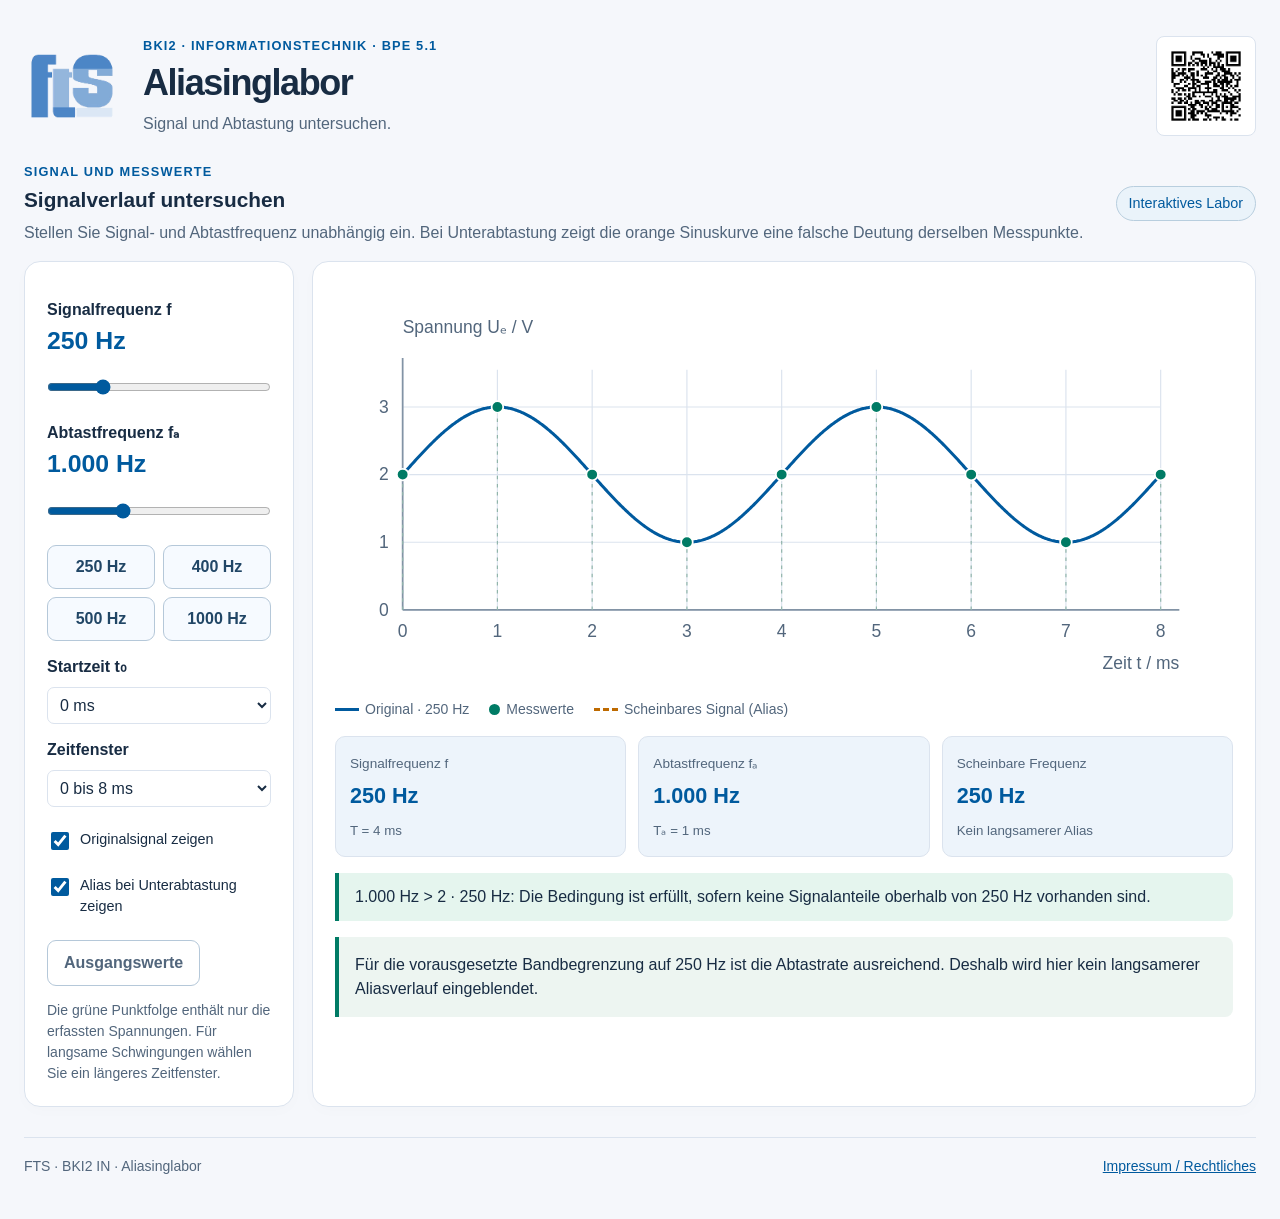
==== labor.html @ 4dc90525 "Add isolated aliasing laboratory for classroom use" ====
<!doctype html>
<html lang="de"><head><meta charset="utf-8"><meta name="viewport" content="width=device-width,initial-scale=1"><title>Aliasinglabor · BKI2 IN</title><link rel="icon" href="FTS_logo.png"><link rel="stylesheet" href="style.css"><link rel="stylesheet" href="sampling.css"><script src="model.js" defer></script><script src="labor.js" defer></script></head>
<body><a class="skip-link" href="#main">Zum Inhalt</a><div class="wrap"><header class="masthead"><img class="logo" src="FTS_logo.png" alt="Staatliche Feintechnikschule" width="95" height="76"><div class="heading"><span class="eyebrow">BKI2 · INFORMATIONSTECHNIK · BPE 5.1</span><h1>Aliasinglabor</h1><p>Signal und Abtastung untersuchen.</p></div><a class="qr-area" href="QR_Labor.png" aria-label="QR-Code zur Homepage öffnen"><img src="QR_Labor.png" alt="QR-Code zu dieser Homepage" width="110" height="110"></a></header><main id="main"><noscript><p class="card">Bitte JavaScript für das Labor aktivieren.</p></noscript><section id="lab" class="panel" aria-labelledby="lab-title"><div class="section-head"><div><span class="eyebrow">SIGNAL UND MESSWERTE</span><h2 id="lab-title">Signalverlauf untersuchen</h2><p>Stellen Sie Signal- und Abtastfrequenz unabhängig ein. Bei Unterabtastung zeigt die orange Sinuskurve eine falsche Deutung derselben Messpunkte.</p></div><span class="badge">Interaktives Labor</span></div>
<div class="lab-layout"><div class="card controls"><label for="frequency">Signalfrequenz f <output id="frequency-output"></output></label><input id="frequency" type="range" min="25" max="1000" step="25" value="250"><label for="rate">Abtastfrequenz fₐ <output id="rate-output"></output></label><input id="rate" type="range" min="25" max="3000" step="25" value="1000"><div class="presets"><button data-rate="250">250 Hz</button><button data-rate="400">400 Hz</button><button data-rate="500">500 Hz</button><button data-rate="1000">1000 Hz</button></div><label for="offset">Startzeit t₀</label><select id="offset"><option value="0">0 ms</option><option value="0.5">0,5 ms</option><option value="1">1 ms</option></select><label for="window">Zeitfenster</label><select id="window"><option value="8">0 bis 8 ms</option><option value="20">0 bis 20 ms</option><option value="50">0 bis 50 ms</option><option value="100">0 bis 100 ms</option></select><label class="check"><input id="lab-original" type="checkbox" checked>Originalsignal zeigen</label><label class="check"><input id="show-alias" type="checkbox" checked>Alias bei Unterabtastung zeigen</label><button id="lab-reset" class="quiet">Ausgangswerte</button><p class="small">Die grüne Punktfolge enthält nur die erfassten Spannungen. Für langsame Schwingungen wählen Sie ein längeres Zeitfenster.</p></div><div class="card"><div id="lab-chart" class="chart-frame"></div><div class="legend"><span><i class="line-key"></i><span id="original-label">Original · 250 Hz</span></span><span><i class="dot-key"></i>Messwerte</span><span><i class="alias-key"></i>Scheinbares Signal (Alias)</span></div><div id="lab-results" class="results compact"></div><p id="lab-status" class="event" role="status" aria-live="polite"></p><p id="alias-status" class="answer" hidden></p></div></div>
</section></main><footer><span>FTS · BKI2 IN · Aliasinglabor</span><a href="impressum-labor.html">Impressum / Rechtliches</a></footer></div></body></html>
---- style.css ----
:root{--bg:#f5f7fb;--card:#fff;--text:#182c43;--muted:#52667c;--border:#dbe3ee;--accent:#005a9e;--high:#007b65;--low:#8695a7;--soft:#e9f2fb;--q1:#007b65;--q2:#2262b8;--q3:#8b3fb0}
button:disabled{opacity:.5;cursor:not-allowed}
.qr-area{flex-shrink:0}.qr-area img{display:block;width:110px;height:110px;object-fit:contain;background:white;padding:6px;border:1px solid var(--border);border-radius:8px}
*{box-sizing:border-box}body{margin:0;background:var(--bg);color:var(--text);font:16px/1.5 'Segoe UI',Arial,sans-serif}.wrap{max-width:1440px;margin:auto;padding:24px}h1,h2,h3,p{margin:0}h1{font-size:2.25rem;line-height:1.2;letter-spacing:-.04em}h2{font-size:1.3rem;line-height:1.3}p{margin-top:8px}.masthead{display:flex;align-items:center;gap:24px;padding:12px 0 26px}.logo{object-fit:contain;width:95px;height:76px}.heading{flex:1}.heading p{color:var(--muted)}.eyebrow{display:block;color:var(--accent);font-size:.8rem;letter-spacing:.09em;font-weight:700;margin-bottom:5px}.qr-placeholder{width:88px;height:88px;border:2px dashed #94a8ba;border-radius:12px;display:grid;place-content:center;text-align:center;color:var(--muted);background:white}.qr-placeholder span{font-size:1.55rem;font-weight:700}.qr-placeholder small{font-size:.75rem}.tabs{display:flex;gap:6px;border-bottom:1px solid var(--border);margin-bottom:24px}.tab{background:transparent;border:0;border-bottom:3px solid transparent;border-radius:0;padding:13px 22px;color:var(--muted)}.tab.selected{color:var(--accent);border-color:var(--accent);background:#e9f2fb}.section-head{display:flex;justify-content:space-between;align-items:center;gap:16px;margin-bottom:16px}.section-head p{color:var(--muted)}.badge{border:1px solid #b8cede;background:#eaf3fa;padding:6px 12px;border-radius:999px;white-space:nowrap;font-size:.9rem;color:var(--accent)}.variant-grid{display:grid;grid-template-columns:repeat(4,1fr);gap:12px}.variant{background:white;text-align:left;padding:16px;border:2px solid var(--border);border-radius:14px;position:relative;color:var(--text);box-shadow:0 3px 10px #18344b04}.variant.selected{border-color:var(--accent);background:var(--soft)}.variant small{display:block;color:var(--muted);font-size:.875rem;margin:4px 0}.variant strong{font-size:1.1rem}.variant .reading{display:flex;align-items:baseline;gap:10px;font-family:Consolas,monospace;margin-top:9px}.variant .reading b{font-size:1.65rem}.variant .reading span{color:var(--muted)}.over{text-decoration:overline}.toolbar{display:flex;align-items:center;gap:10px;flex-wrap:wrap;background:#fff;border:1px solid var(--border);border-radius:14px;padding:14px;margin:16px 0}button,select{font:inherit}button{padding:10px 16px;border:1px solid #b5c8d9;border-radius:9px;background:#f6faff;color:#214666;cursor:pointer;font-weight:600;min-height:44px}button:hover{background:#dfeef9}button:focus-visible,select:focus-visible,input:focus-visible,summary:focus-visible,a:focus-visible{outline:3px solid #dc8a00;outline-offset:3px}button.primary{background:var(--accent);border-color:var(--accent);color:white}button.primary:hover{background:#004678}button[aria-pressed=true]:not(.tab):not(.variant){background:#dcf4ed;border-color:var(--high);color:#005a48}.quiet{background:white;color:var(--muted)}select{padding:8px;border:1px solid var(--border);border-radius:7px;background:white;color:var(--text)}.speed{display:flex;align-items:center;gap:8px;font-size:.9rem}.clock-pill{margin-left:auto;padding:6px 14px;border-radius:8px;background:#f0f4f9}.clock-pill b{font-size:1.3rem;margin-left:10px}.card{padding:22px;border-radius:16px;border:1px solid var(--border);background:var(--card);box-shadow:0 4px 15px #15374f04;margin:16px 0}.value{display:flex;align-items:baseline;gap:14px;white-space:nowrap}.value .binary{font:700 2rem Consolas,monospace;letter-spacing:.13em}.value .decimal{color:var(--accent);font-size:1.8rem;font-weight:700}.value small{color:var(--muted);font-size:.8rem}.diagram-scroll{overflow-x:auto}.circuit{display:block;width:100%;min-width:650px;max-height:245px}.circuit text{font-family:'Segoe UI',Arial,sans-serif;font-size:17px;fill:var(--text)}.circuit .wire{fill:none;stroke-width:3;stroke-linejoin:round}.circuit .box{fill:#f7fafc;stroke:#315777;stroke-width:1.6}.circuit .small-label{font-size:14px;fill:var(--muted)}.legend{display:flex;gap:20px;flex-wrap:wrap;color:var(--muted);font-size:.875rem;margin:8px 0}.legend span{display:flex;align-items:center;gap:6px}.swatch{width:10px;height:10px;border-radius:50%;display:inline-block}.swatch.high{background:var(--high)}.swatch.low{background:var(--low)}.event{padding:12px 16px;background:#edf5fc;border-left:4px solid var(--accent);border-radius:0 8px 8px 0;min-height:48px}.chain{display:flex;gap:8px;flex-wrap:wrap;margin-top:10px}.chain span{font-size:.9rem;padding:4px 10px;border:1px solid var(--border);border-radius:6px}.small{font-size:.875rem;color:var(--muted)}.check{display:flex;gap:8px;align-items:center;font-size:.9rem}input[type=checkbox],input[type=radio]{width:18px;height:18px;accent-color:var(--accent)}.wave-scroll{overflow-x:auto;margin-top:14px}.wave{display:block;width:100%;min-width:640px}.wave text{font:14px 'Segoe UI',Arial,sans-serif;fill:var(--muted)}.wave-title{font-size:1rem;margin-top:14px}.wave path{stroke-linejoin:round;fill:none;stroke-width:2.4}.sequence-row{display:flex;gap:18px;align-items:center;border-top:1px solid var(--border);padding-top:12px;margin-top:8px}.sequence{display:flex;gap:7px;flex-wrap:wrap;font:600 1rem Consolas,monospace}.sequence span{background:#edf3f8;min-width:28px;padding:4px 8px;text-align:center;border-radius:5px}.sequence span:last-child{background:var(--accent);color:white}.explanation summary{cursor:pointer;font-weight:700}.explanation p{max-width:1000px;margin-top:15px}table{width:100%;border-collapse:collapse;margin-top:20px}caption{text-align:left;font-weight:600;padding-bottom:8px}th,td{text-align:left;border:1px solid var(--border);padding:10px}th{background:#edf4fb}.reset-settings{display:flex;align-items:center;gap:32px;flex-wrap:wrap}fieldset{border:0;margin:0;padding:0}legend{font-weight:700;margin-bottom:8px}fieldset label{margin-right:20px;display:inline-flex;align-items:center;gap:6px}.tryout li{margin:8px 0}footer{display:flex;gap:20px;justify-content:space-between;flex-wrap:wrap;border-top:1px solid var(--border);margin-top:30px;padding:18px 0;color:var(--muted);font-size:.875rem}a{color:var(--accent)}[hidden]{display:none!important}@media(max-width:900px){.variant-grid{grid-template-columns:repeat(2,1fr)}.wrap{padding:16px}.section-head{align-items:flex-start}.clock-pill{margin-left:0}.card{padding:16px}}@media(max-width:540px){h1{font-size:1.75rem}.masthead{gap:12px}.logo{width:60px;height:60px}.qr-placeholder{width:64px;height:72px;flex-shrink:0}.heading p{font-size:.875rem}.eyebrow{font-size:.75rem}.tab{font-size:.875rem;padding:12px 9px;flex:1}.section-head{flex-wrap:wrap}.variant{padding:12px}.variant strong{font-size:1rem}.value .binary{font-size:1.6rem}.toolbar button{flex-grow:1}.badge{font-size:.8rem}.sequence-row{align-items:flex-start}.reset-settings{gap:12px}}@media(prefers-reduced-motion:reduce){*{scroll-behavior:auto!important}}@media print{.toolbar,.tabs,.qr-placeholder,footer,.explanation{display:none}.card{break-inside:avoid;box-shadow:none}.wrap{max-width:none;padding:0}body{background:white}}
---- sampling.css ----
.wrap{max-width:1280px}.tabs{flex-wrap:wrap}.tab{padding:13px 18px}.protocol{display:grid;grid-template-columns:repeat(3,1fr);gap:16px}.protocol>div{background:var(--soft);border:1px solid var(--border);border-radius:12px;padding:16px;text-align:center}.protocol small{display:block;color:var(--muted)}.protocol strong{display:block;font-size:2rem;color:var(--accent)}.chart-frame{overflow-x:auto;margin:18px 0}.plot{display:block;width:100%;min-width:650px;height:auto;max-height:410px}.plot text{font:15px 'Segoe UI',Arial,sans-serif;fill:var(--muted)}.plot .grid{stroke:#dbe3ee;stroke-width:1}.plot .axis{stroke:#8293a5;stroke-width:1.5}.plot .signal{stroke:#005a9e;stroke-width:2.6;fill:none}.plot .alias{stroke:#be6a00;stroke-width:3;stroke-dasharray:8 5;fill:none}.plot .stem{stroke:#91b5aa;stroke-width:1;stroke-dasharray:3 4}.plot .sample{fill:#007b65;stroke:white;stroke-width:1.5}.plot .cursor{stroke:#a36500;stroke-width:1.5;stroke-dasharray:4 4}.actions{display:flex;flex-wrap:wrap;gap:10px;margin:16px 0}.answer{padding:16px;background:#edf5f1;border-left:4px solid #007b65;border-radius:0 8px 8px 0;margin-top:16px}.answer button{margin-top:16px}.variants{display:grid;grid-template-columns:repeat(3,minmax(0,1fr));gap:12px}.variant{min-width:0}.variant small{font-size:.82rem}.results{display:grid;grid-template-columns:repeat(4,minmax(0,1fr));gap:12px;margin:16px 0}.result{background:#edf4fb;border:1px solid var(--border);padding:14px;border-radius:10px;min-width:0}.result span{color:var(--muted);font-size:.85rem}.result b{display:block;color:var(--accent);font-size:1.35rem;margin:5px 0;overflow-wrap:anywhere}.result small{color:var(--muted)}.results.compact{grid-template-columns:repeat(3,minmax(0,1fr))}.table-scroll{overflow:auto}.table-scroll table{white-space:nowrap;margin-top:10px}caption{white-space:normal}.two-col{display:grid;grid-template-columns:1fr 1fr;gap:18px}.two-col>.card{min-width:0}.lab-layout{display:grid;grid-template-columns:270px minmax(0,1fr);gap:18px}.lab-layout>.card{margin:0;min-width:0}.controls>label{display:block;font-weight:600;margin:14px 0 8px}.controls output{display:block;font-size:1.55rem;color:var(--accent)}.controls input[type=range]{width:100%;accent-color:var(--accent);margin:12px 0}.controls select{width:100%}.controls .check{display:flex;font-weight:400;margin:22px 0;align-items:flex-start}.check input{flex-shrink:0}.presets{display:grid;grid-template-columns:1fr 1fr;gap:8px;margin:14px 0}.presets button{padding:8px}.card h3{font-size:1.1rem}.card ol{padding-left:24px}.card li{margin:10px 0}.card summary{font-weight:650;cursor:pointer}.card details{margin-top:16px}.line-key{width:24px;border-top:3px solid #005a9e;display:inline-block}.alias-key{width:24px;border-top:3px dashed #be6a00;display:inline-block}.dot-key{display:inline-block;width:11px;height:11px;border-radius:50%;background:#007b65}.formula{font-size:2.4rem;font-weight:700;color:var(--accent);text-align:center;padding:20px;background:var(--soft);border-radius:10px;margin-top:20px}.choices{margin-top:18px}.choices label{display:inline-flex;gap:8px;align-items:center;margin:8px 22px 8px 0}.small{margin-top:14px}.skip-link{position:absolute;top:-80px;left:10px;background:white;padding:12px;z-index:10}.skip-link:focus{top:10px}.qr-area img{width:100px;height:100px}.event.good{border-color:#007b65;background:#e5f5ee}.event.caution{border-color:#aa6500;background:#fff3df}
@media(max-width:900px){.lab-layout,.two-col{grid-template-columns:1fr}.two-col{gap:0}.results{grid-template-columns:repeat(2,minmax(0,1fr))}.controls input[type=range]{max-width:550px}.presets{grid-template-columns:repeat(4,1fr)}.controls select{max-width:300px}.tab{flex:1;padding:12px 8px}}
@media(max-width:540px){.wrap{padding:12px}.masthead{flex-wrap:wrap;gap:12px}.heading{min-width:190px}.qr-area{margin-left:auto}.qr-area img{width:70px;height:70px}.tabs{display:grid;grid-template-columns:1fr 1fr}.tab{text-align:left}.variants{grid-template-columns:1fr}.variant small{display:inline;margin-left:10px}.variant strong{font-size:1rem}.protocol{gap:8px}.protocol>div{padding:10px}.protocol strong{font-size:1.6rem}.chart-frame:before{content:'↔ Diagramm seitlich verschieben';display:block;position:sticky;left:0;color:var(--muted);font-size:.8rem;margin-bottom:10px}.table-scroll:before{content:'↔ Tabelle seitlich verschieben';display:block;position:sticky;left:0;color:var(--muted);font-size:.8rem}.plot{min-width:650px}.card{padding:14px}.toolbar{align-items:flex-start}.toolbar select{width:100%}.actions button{flex:1 1 140px}.results.compact{grid-template-columns:1fr}.result b{font-size:1.2rem}.badge{font-size:.8rem}.presets{grid-template-columns:1fr 1fr}}
@media print{.tabs,.toolbar,.actions,.controls,.qr-area{display:none}.panel[hidden]{display:block!important}.two-col,.lab-layout{display:block}.plot{min-width:0}.card{box-shadow:none}}
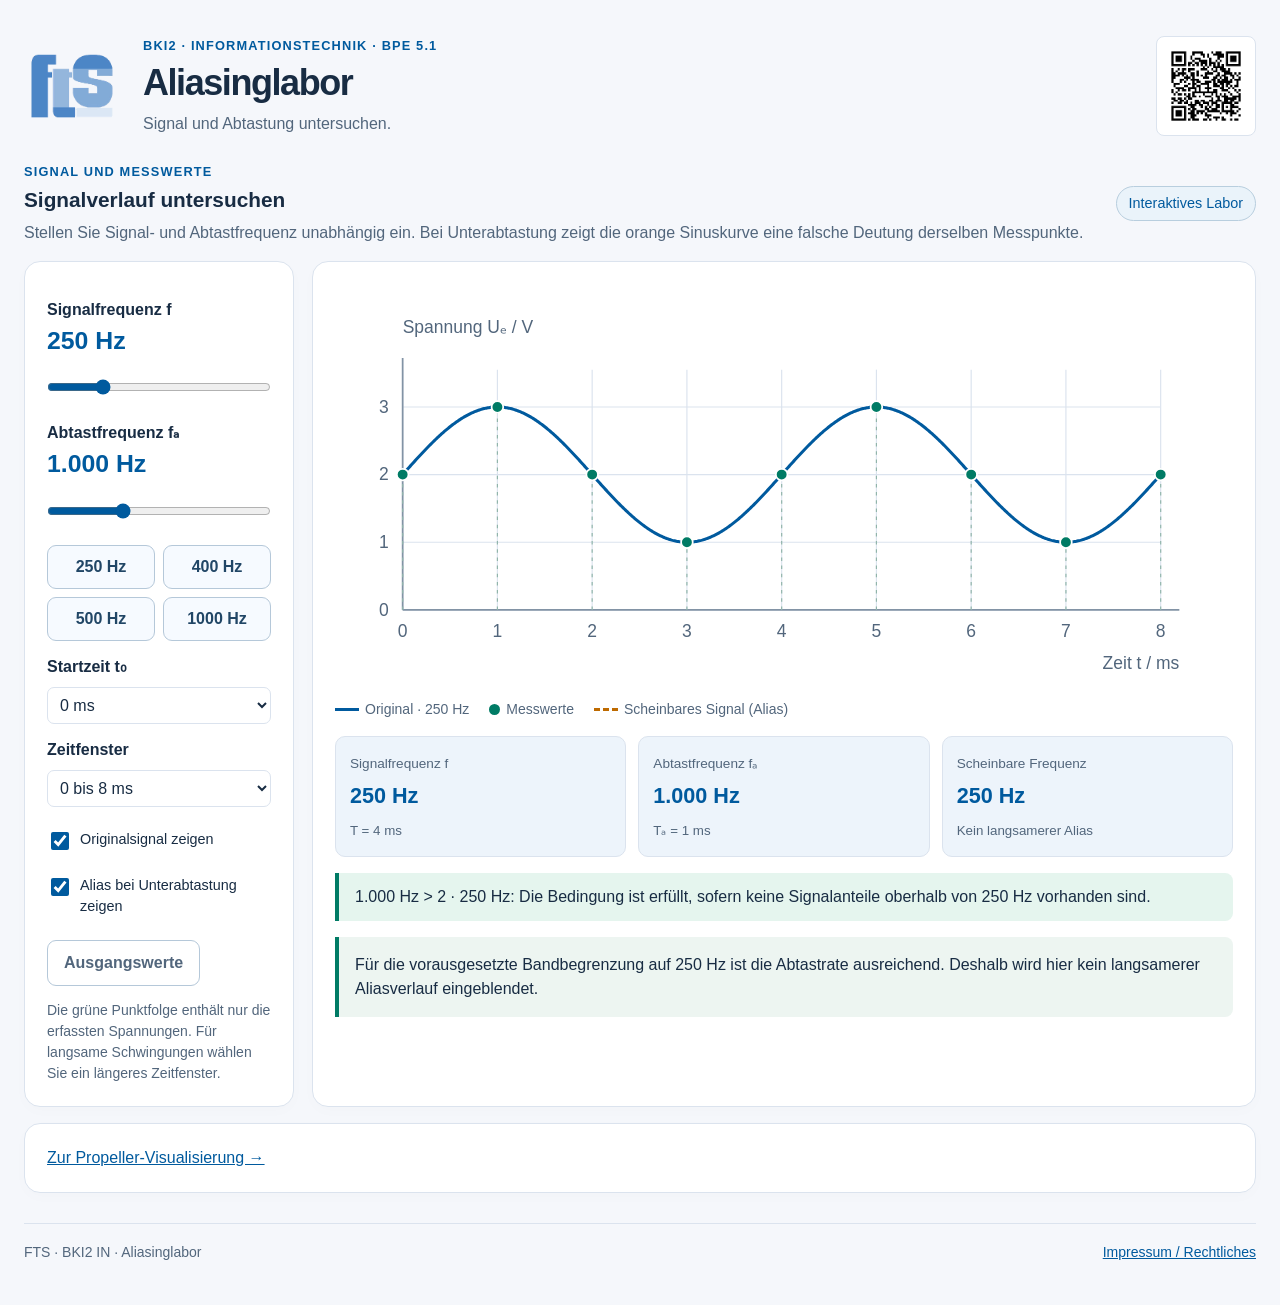
==== commit 473b91e6: "Link isolated aliasing lab to propeller visualization" ====
--- a/labor.html
+++ b/labor.html
@@ -2,4 +2,4 @@
 <html lang="de"><head><meta charset="utf-8"><meta name="viewport" content="width=device-width,initial-scale=1"><title>Aliasinglabor · BKI2 IN</title><link rel="icon" href="FTS_logo.png"><link rel="stylesheet" href="style.css"><link rel="stylesheet" href="sampling.css"><script src="model.js" defer></script><script src="labor.js" defer></script></head>
 <body><a class="skip-link" href="#main">Zum Inhalt</a><div class="wrap"><header class="masthead"><img class="logo" src="FTS_logo.png" alt="Staatliche Feintechnikschule" width="95" height="76"><div class="heading"><span class="eyebrow">BKI2 · INFORMATIONSTECHNIK · BPE 5.1</span><h1>Aliasinglabor</h1><p>Signal und Abtastung untersuchen.</p></div><a class="qr-area" href="QR_Labor.png" aria-label="QR-Code zur Homepage öffnen"><img src="QR_Labor.png" alt="QR-Code zu dieser Homepage" width="110" height="110"></a></header><main id="main"><noscript><p class="card">Bitte JavaScript für das Labor aktivieren.</p></noscript><section id="lab" class="panel" aria-labelledby="lab-title"><div class="section-head"><div><span class="eyebrow">SIGNAL UND MESSWERTE</span><h2 id="lab-title">Signalverlauf untersuchen</h2><p>Stellen Sie Signal- und Abtastfrequenz unabhängig ein. Bei Unterabtastung zeigt die orange Sinuskurve eine falsche Deutung derselben Messpunkte.</p></div><span class="badge">Interaktives Labor</span></div>
 <div class="lab-layout"><div class="card controls"><label for="frequency">Signalfrequenz f <output id="frequency-output"></output></label><input id="frequency" type="range" min="25" max="1000" step="25" value="250"><label for="rate">Abtastfrequenz fₐ <output id="rate-output"></output></label><input id="rate" type="range" min="25" max="3000" step="25" value="1000"><div class="presets"><button data-rate="250">250 Hz</button><button data-rate="400">400 Hz</button><button data-rate="500">500 Hz</button><button data-rate="1000">1000 Hz</button></div><label for="offset">Startzeit t₀</label><select id="offset"><option value="0">0 ms</option><option value="0.5">0,5 ms</option><option value="1">1 ms</option></select><label for="window">Zeitfenster</label><select id="window"><option value="8">0 bis 8 ms</option><option value="20">0 bis 20 ms</option><option value="50">0 bis 50 ms</option><option value="100">0 bis 100 ms</option></select><label class="check"><input id="lab-original" type="checkbox" checked>Originalsignal zeigen</label><label class="check"><input id="show-alias" type="checkbox" checked>Alias bei Unterabtastung zeigen</label><button id="lab-reset" class="quiet">Ausgangswerte</button><p class="small">Die grüne Punktfolge enthält nur die erfassten Spannungen. Für langsame Schwingungen wählen Sie ein längeres Zeitfenster.</p></div><div class="card"><div id="lab-chart" class="chart-frame"></div><div class="legend"><span><i class="line-key"></i><span id="original-label">Original · 250 Hz</span></span><span><i class="dot-key"></i>Messwerte</span><span><i class="alias-key"></i>Scheinbares Signal (Alias)</span></div><div id="lab-results" class="results compact"></div><p id="lab-status" class="event" role="status" aria-live="polite"></p><p id="alias-status" class="answer" hidden></p></div></div>
-</section></main><footer><span>FTS · BKI2 IN · Aliasinglabor</span><a href="impressum-labor.html">Impressum / Rechtliches</a></footer></div></body></html>+</section><nav class="card" aria-label="Weitere Visualisierung"><a href="index.html#wheel">Zur Propeller-Visualisierung →</a></nav></main><footer><span>FTS · BKI2 IN · Aliasinglabor</span><a href="impressum-labor.html">Impressum / Rechtliches</a></footer></div></body></html>
